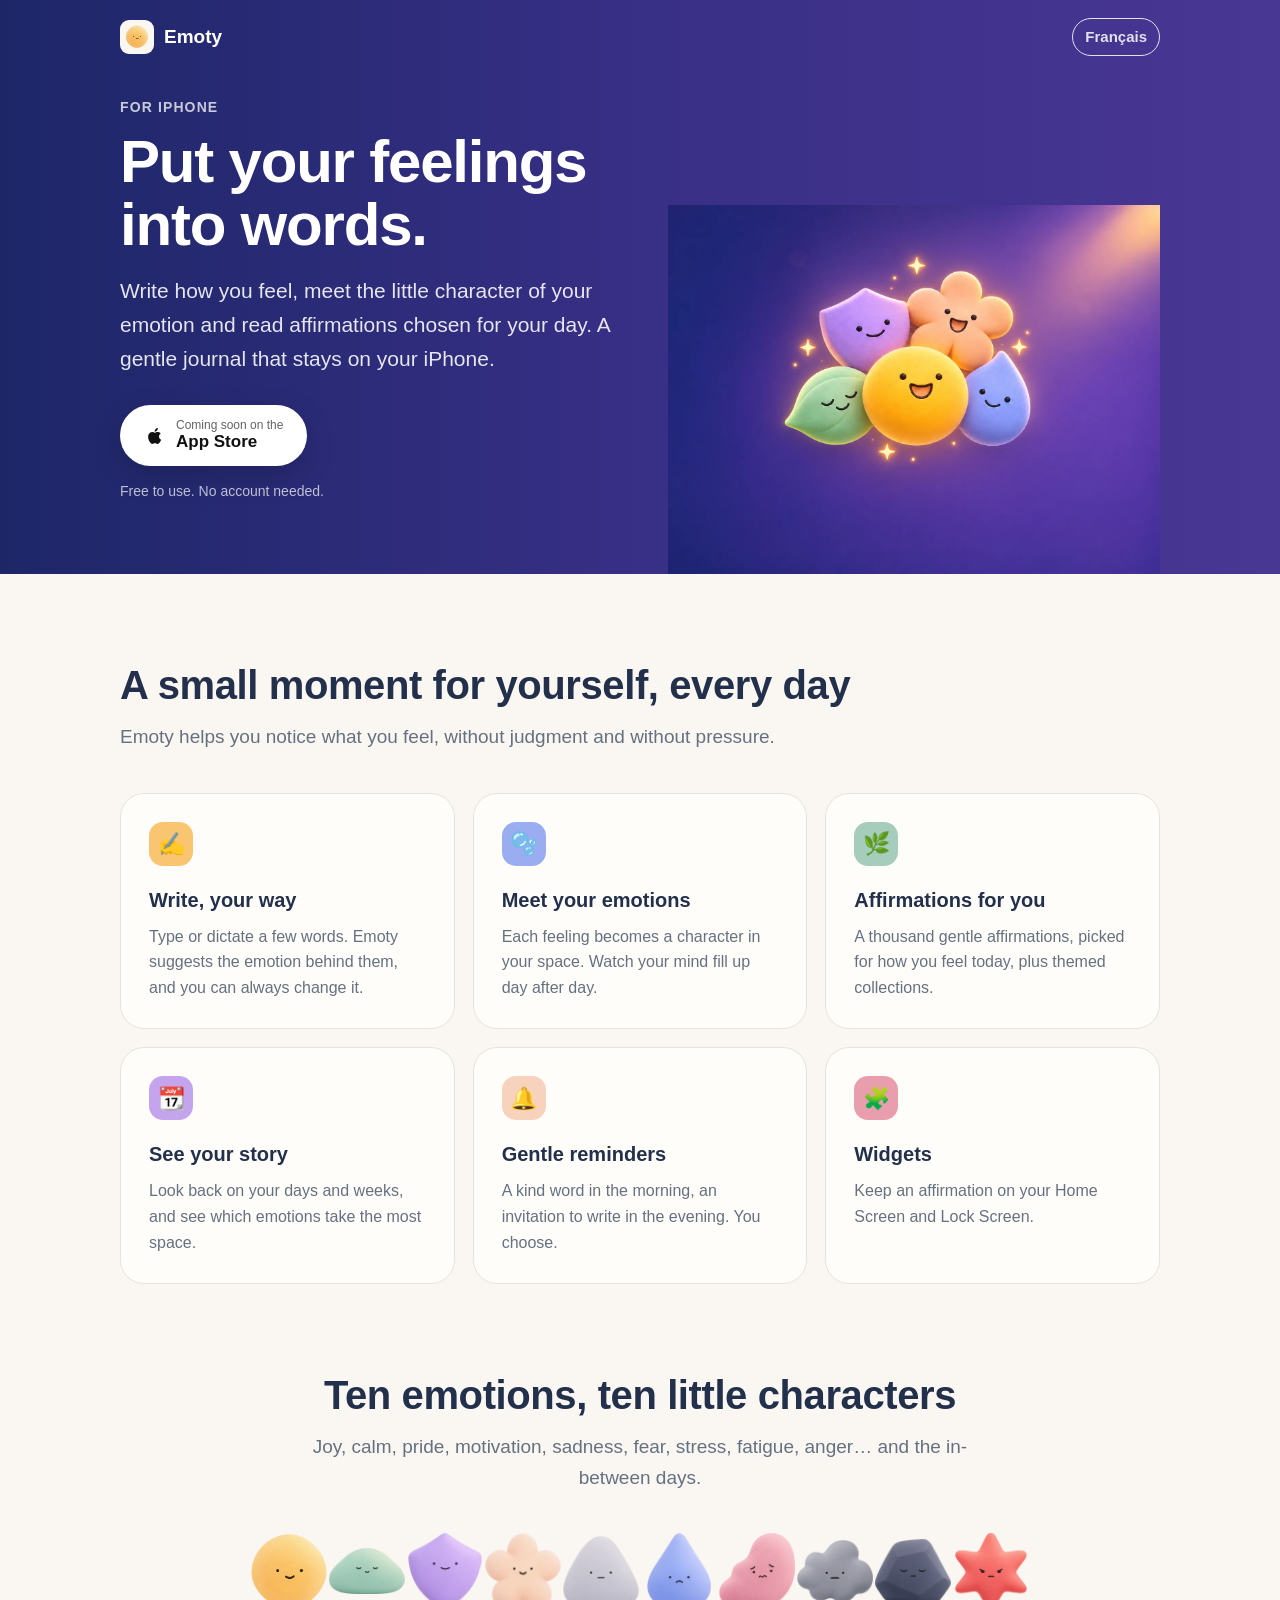
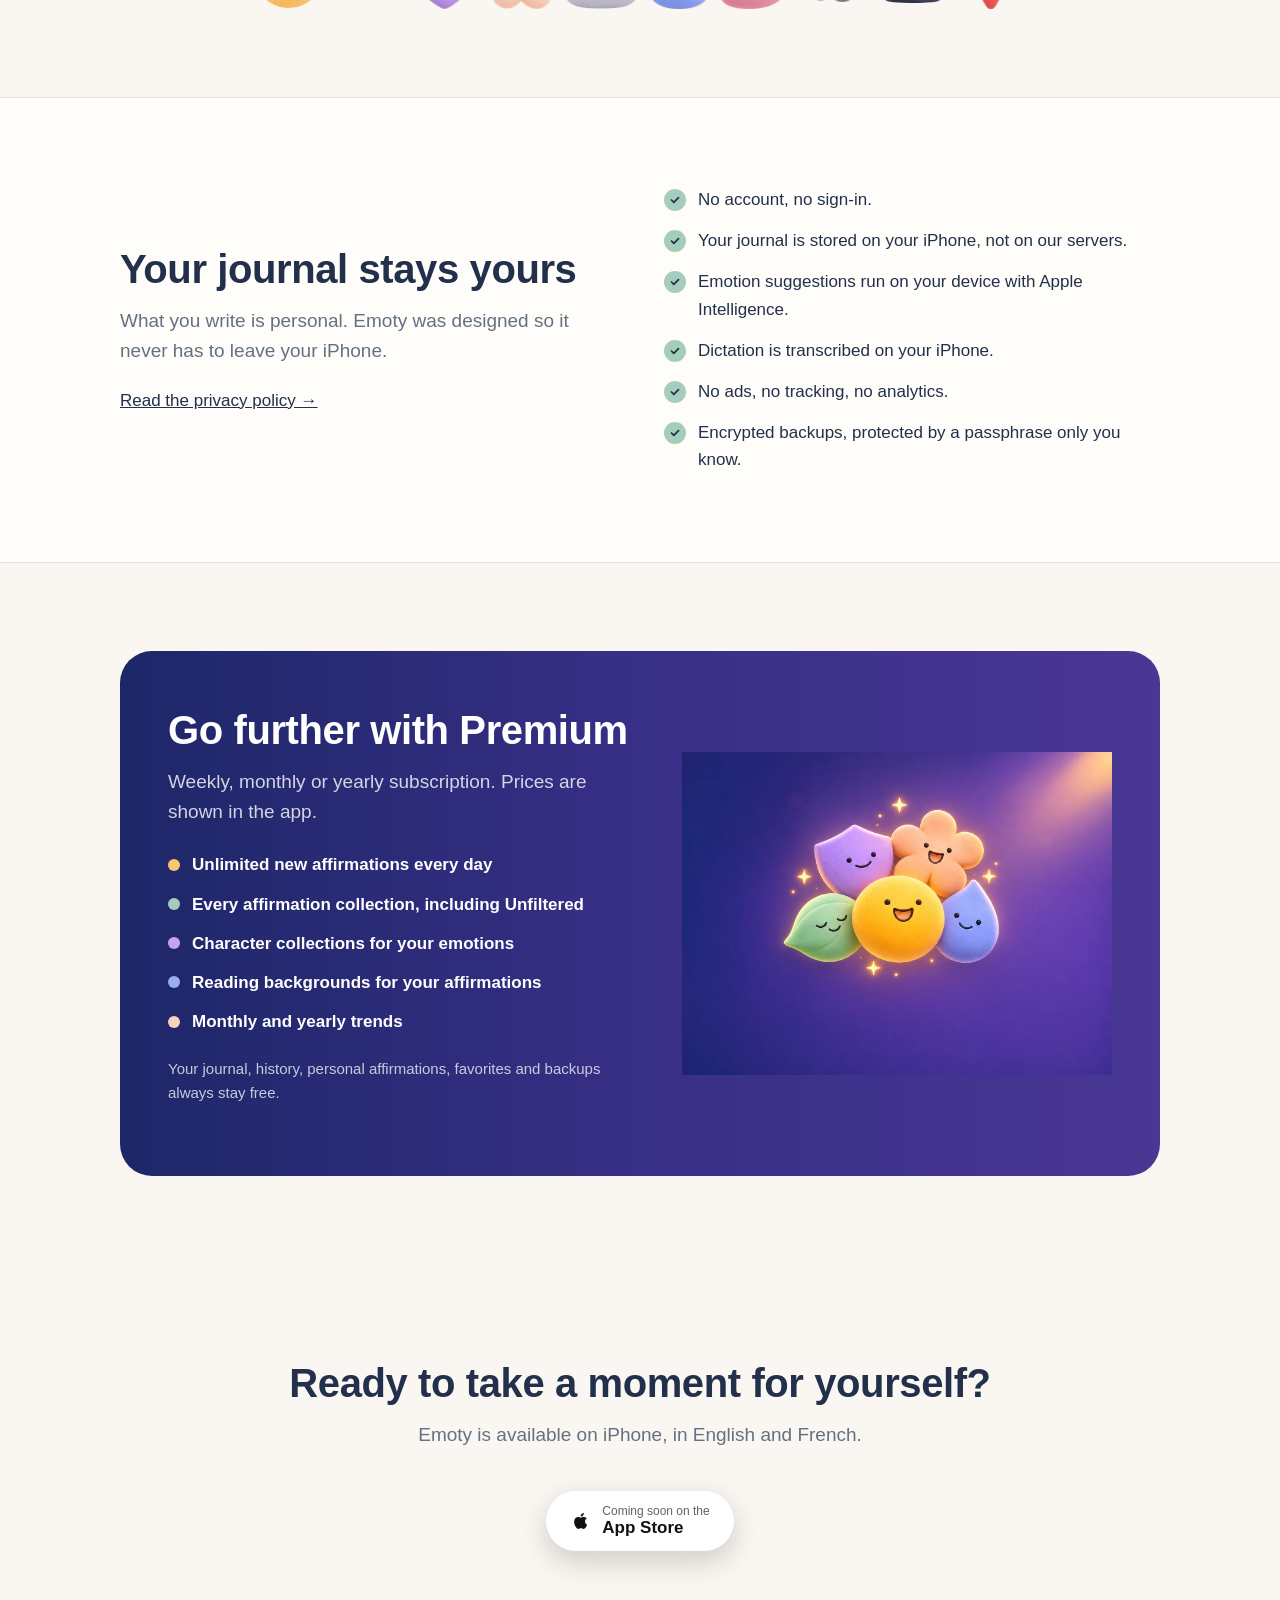
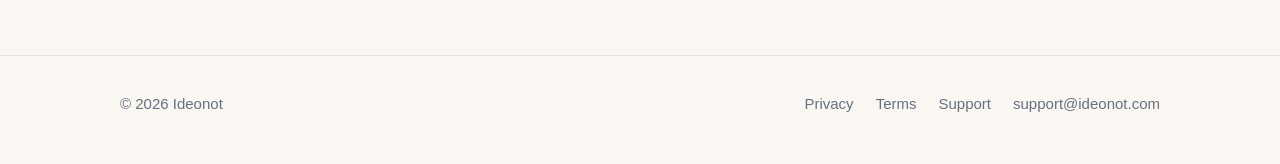
==== index.html @ 71046111 "Site vitrine d'Emoty et pages légales (anglais et français) Co-Authored-By: Claude Opus 5.5 <noreply" ====
<!doctype html>
<html lang="en">
<head>
<meta charset="utf-8">
<meta name="viewport" content="width=device-width, initial-scale=1, viewport-fit=cover">
<title>Emoty — Feelings &amp; Affirmations</title>
<meta name="description" content="Write how you feel, meet the character of your emotion and read affirmations made for your day. A private journal that stays on your iPhone.">
<link rel="canonical" href="https://emoty.ideonot.com/">
<link rel="alternate" hreflang="en" href="https://emoty.ideonot.com/">
<link rel="alternate" hreflang="fr" href="https://emoty.ideonot.com/fr/">
<link rel="alternate" hreflang="x-default" href="https://emoty.ideonot.com/">
<meta name="theme-color" content="#1D2768">
<meta property="og:type" content="website">
<meta property="og:title" content="Emoty — Feelings &amp; Affirmations">
<meta property="og:description" content="Write how you feel, meet the character of your emotion and read affirmations made for your day. A private journal that stays on your iPhone.">
<meta property="og:url" content="https://emoty.ideonot.com/">
<meta property="og:image" content="https://emoty.ideonot.com/assets/hero.webp">
<link rel="icon" href="/assets/favicon.png">
<link rel="apple-touch-icon" href="/assets/apple-touch-icon.png">
<link rel="stylesheet" href="/assets/style.css">
</head>
<body>
<div class="hero">
<header class="top">
  <a class="brand" href="/"><img src="/assets/icon.png" alt="" width="34" height="34">Emoty</a>
  <a class="lang" href="/fr/" hreflang="fr" lang="fr">Français</a>
</header>
  <div class="wrap hero-grid">
    <div class="hero-text">
      <p class="eyebrow">For iPhone</p>
      <h1>Put your feelings into words.</h1>
      <p class="lead">Write how you feel, meet the little character of your emotion and read affirmations chosen for your day. A gentle journal that stays on your iPhone.</p>
      <span class="store soon" aria-disabled="true"><svg viewBox="0 0 24 24" aria-hidden="true" fill="currentColor"><path d="M16.37 12.6c-.02-2.2 1.8-3.26 1.88-3.31-1.03-1.5-2.62-1.7-3.18-1.73-1.35-.14-2.64.8-3.33.8-.69 0-1.74-.78-2.87-.76-1.47.02-2.83.86-3.59 2.18-1.53 2.66-.39 6.6 1.1 8.76.73 1.06 1.6 2.24 2.73 2.2 1.1-.04 1.51-.71 2.84-.71 1.32 0 1.7.71 2.86.69 1.18-.02 1.93-1.07 2.65-2.13.84-1.22 1.18-2.41 1.2-2.47-.03-.01-2.3-.88-2.33-3.5zM14.2 6.13c.6-.73 1.01-1.75.9-2.76-.87.04-1.92.58-2.54 1.31-.56.64-1.05 1.68-.92 2.67.97.07 1.96-.49 2.56-1.22z"/></svg><span><small>Coming soon on the</small>App Store</span></span>
      <p class="note">Free to use. No account needed.</p>
    </div>
    <div class="hero-img"><img src="/assets/hero.webp" alt="" width="1448" height="1086"></div>
  </div>
</div>
<main>
<section>
  <div class="wrap">
    <h2>A small moment for yourself, every day</h2>
    <p class="sub">Emoty helps you notice what you feel, without judgment and without pressure.</p>
    <div class="cards">
      <div class="card"><div class="dot" style="background:var(--joy)" aria-hidden="true">✍️</div><h3>Write, your way</h3><p>Type or dictate a few words. Emoty suggests the emotion behind them, and you can always change it.</p></div>
      <div class="card"><div class="dot" style="background:var(--sadness)" aria-hidden="true">🫧</div><h3>Meet your emotions</h3><p>Each feeling becomes a character in your space. Watch your mind fill up day after day.</p></div>
      <div class="card"><div class="dot" style="background:var(--calm)" aria-hidden="true">🌿</div><h3>Affirmations for you</h3><p>A thousand gentle affirmations, picked for how you feel today, plus themed collections.</p></div>
      <div class="card"><div class="dot" style="background:var(--pride)" aria-hidden="true">📆</div><h3>See your story</h3><p>Look back on your days and weeks, and see which emotions take the most space.</p></div>
      <div class="card"><div class="dot" style="background:var(--motivation)" aria-hidden="true">🔔</div><h3>Gentle reminders</h3><p>A kind word in the morning, an invitation to write in the evening. You choose.</p></div>
      <div class="card"><div class="dot" style="background:var(--fear)" aria-hidden="true">🧩</div><h3>Widgets</h3><p>Keep an affirmation on your Home Screen and Lock Screen.</p></div>
    </div>
  </div>
</section>
<section class="center" style="padding-top:0">
  <div class="wrap">
    <h2>Ten emotions, ten little characters</h2>
    <p class="sub">Joy, calm, pride, motivation, sadness, fear, stress, fatigue, anger… and the in-between days.</p>
    <div class="crowd">
      <img src="/assets/characters/joy.webp" alt="" width="76" height="76" loading="lazy">
      <img src="/assets/characters/calm.webp" alt="" width="76" height="76" loading="lazy">
      <img src="/assets/characters/pride.webp" alt="" width="76" height="76" loading="lazy">
      <img src="/assets/characters/motivation.webp" alt="" width="76" height="76" loading="lazy">
      <img src="/assets/characters/neutral.webp" alt="" width="76" height="76" loading="lazy">
      <img src="/assets/characters/sadness.webp" alt="" width="76" height="76" loading="lazy">
      <img src="/assets/characters/fear.webp" alt="" width="76" height="76" loading="lazy">
      <img src="/assets/characters/stress.webp" alt="" width="76" height="76" loading="lazy">
      <img src="/assets/characters/fatigue.webp" alt="" width="76" height="76" loading="lazy">
      <img src="/assets/characters/anger.webp" alt="" width="76" height="76" loading="lazy">
    </div>
  </div>
</section>
<section class="privacy">
  <div class="wrap split">
    <div>
      <h2>Your journal stays yours</h2>
      <p class="sub" style="margin-bottom:20px">What you write is personal. Emoty was designed so it never has to leave your iPhone.</p>
      <a href="/privacy">Read the privacy policy →</a>
    </div>
    <ul class="checks">
      <li>No account, no sign-in.</li>
      <li>Your journal is stored on your iPhone, not on our servers.</li>
      <li>Emotion suggestions run on your device with Apple Intelligence.</li>
      <li>Dictation is transcribed on your iPhone.</li>
      <li>No ads, no tracking, no analytics.</li>
      <li>Encrypted backups, protected by a passphrase only you know.</li>
    </ul>
  </div>
</section>
<section>
  <div class="wrap">
    <div class="premium">
      <div>
        <h2>Go further with Premium</h2>
        <p class="sub">Weekly, monthly or yearly subscription. Prices are shown in the app.</p>
        <ul>
          <li><i style="background:var(--joy)"></i>Unlimited new affirmations every day</li>
          <li><i style="background:var(--calm)"></i>Every affirmation collection, including Unfiltered</li>
          <li><i style="background:var(--pride)"></i>Character collections for your emotions</li>
          <li><i style="background:var(--sadness)"></i>Reading backgrounds for your affirmations</li>
          <li><i style="background:var(--motivation)"></i>Monthly and yearly trends</li>
        </ul>
        <p class="free">Your journal, history, personal affirmations, favorites and backups always stay free.</p>
      </div>
      <img src="/assets/hero.webp" alt="" width="1448" height="1086" loading="lazy">
    </div>
  </div>
</section>
<section class="cta center">
  <div class="wrap">
    <h2>Ready to take a moment for yourself?</h2>
    <p class="sub">Emoty is available on iPhone, in English and French.</p>
    <span class="store soon" aria-disabled="true"><svg viewBox="0 0 24 24" aria-hidden="true" fill="currentColor"><path d="M16.37 12.6c-.02-2.2 1.8-3.26 1.88-3.31-1.03-1.5-2.62-1.7-3.18-1.73-1.35-.14-2.64.8-3.33.8-.69 0-1.74-.78-2.87-.76-1.47.02-2.83.86-3.59 2.18-1.53 2.66-.39 6.6 1.1 8.76.73 1.06 1.6 2.24 2.73 2.2 1.1-.04 1.51-.71 2.84-.71 1.32 0 1.7.71 2.86.69 1.18-.02 1.93-1.07 2.65-2.13.84-1.22 1.18-2.41 1.2-2.47-.03-.01-2.3-.88-2.33-3.5zM14.2 6.13c.6-.73 1.01-1.75.9-2.76-.87.04-1.92.58-2.54 1.31-.56.64-1.05 1.68-.92 2.67.97.07 1.96-.49 2.56-1.22z"/></svg><span><small>Coming soon on the</small>App Store</span></span>
  </div>
</section>
</main>
<footer>
  <div class="wrap foot">
    <span>© 2026 Ideonot</span>
    <nav>
      <a href="/privacy">Privacy</a>
      <a href="/terms">Terms</a>
      <a href="/support">Support</a>
      <a href="mailto:support@ideonot.com">support@ideonot.com</a>
    </nav>
  </div>
</footer>
</body>
</html>
---- assets/style.css ----
:root {
  --ink: #23304B;
  --muted: #657180;
  --bg: #FAF7F2;
  --surface: #FFFDF9;
  --line: #E8E2DC;
  --g1: #1D2768;
  --g2: #382F86;
  --g3: #493794;
  --joy: #FAC570;
  --sadness: #9AADF1;
  --fear: #E99EAD;
  --anger: #F56C68;
  --calm: #A6CDBB;
  --pride: #C5A4EE;
  --motivation: #F7D2BC;
  --radius: 24px;
  --max: 1080px;
}

* { box-sizing: border-box; }
html { -webkit-text-size-adjust: 100%; scroll-behavior: smooth; }
body {
  margin: 0;
  background: var(--bg);
  color: var(--ink);
  font: 17px/1.6 -apple-system, BlinkMacSystemFont, "SF Pro Text", "Segoe UI", Roboto, Helvetica, Arial, sans-serif;
}
img { max-width: 100%; height: auto; display: block; }
a { color: inherit; }
.wrap { width: 100%; max-width: var(--max); margin: 0 auto; padding: 0 20px; }

/* Header */
.top {
  position: absolute; inset: 0 0 auto 0; z-index: 2;
  display: flex; align-items: center; justify-content: space-between;
  padding: 18px 20px; max-width: var(--max); margin: 0 auto; color: #fff;
}
.top.light { position: static; color: var(--ink); }
.brand { display: flex; align-items: center; gap: 10px; font-weight: 700; font-size: 19px; text-decoration: none; }
.brand img { width: 34px; height: 34px; border-radius: 9px; }
.lang { font-size: 15px; font-weight: 600; text-decoration: none; opacity: .85; padding: 6px 12px; border-radius: 999px; border: 1px solid currentColor; }
.lang:hover { opacity: 1; }

/* Hero */
.hero {
  position: relative; overflow: hidden; color: #fff;
  background: linear-gradient(to right, var(--g1), var(--g2), var(--g3));
  padding: 96px 0 0;
}
.hero-grid { display: grid; grid-template-columns: 1.05fr 1fr; gap: 32px; align-items: end; }
.hero-text { padding-bottom: 72px; }
.eyebrow { font-size: 14px; letter-spacing: .08em; text-transform: uppercase; opacity: .75; font-weight: 600; margin: 0 0 12px; }
h1 { font-size: clamp(38px, 6vw, 60px); line-height: 1.05; margin: 0 0 18px; letter-spacing: -.02em; }
.lead { font-size: clamp(18px, 2.2vw, 21px); opacity: .88; margin: 0 0 30px; max-width: 32em; }
.hero-img { align-self: end; }
.hero-img img { width: 100%; max-width: 560px; margin-left: auto; }

.store {
  display: inline-flex; align-items: center; gap: 10px;
  background: #fff; color: #111; text-decoration: none;
  padding: 14px 24px; border-radius: 999px; font-weight: 700; font-size: 17px;
  box-shadow: 0 10px 30px rgba(0,0,0,.18);
}
.store svg { width: 22px; height: 22px; }
.store.soon { cursor: default; }
.store small { display: block; font-size: 12px; font-weight: 500; opacity: .65; line-height: 1.1; }
.store span { line-height: 1.15; text-align: left; }
.note { font-size: 14px; opacity: .7; margin: 14px 0 0; }

/* Sections */
section { padding: 88px 0; }
h2 { font-size: clamp(28px, 4vw, 40px); line-height: 1.15; margin: 0 0 14px; letter-spacing: -.01em; }
.sub { color: var(--muted); font-size: 19px; margin: 0 0 40px; max-width: 36em; }
.center { text-align: center; }
.center .sub { margin-left: auto; margin-right: auto; }

.cards { display: grid; grid-template-columns: repeat(3, 1fr); gap: 18px; }
.card { background: var(--surface); border: 1px solid var(--line); border-radius: var(--radius); padding: 28px; }
.card .dot { width: 44px; height: 44px; border-radius: 14px; margin-bottom: 18px; display: grid; place-items: center; font-size: 22px; }
.card h3 { margin: 0 0 8px; font-size: 20px; }
.card p { margin: 0; color: var(--muted); font-size: 16px; }

.crowd { display: flex; flex-wrap: wrap; justify-content: center; gap: 6px 2px; margin: 8px auto 0; max-width: 820px; }
.crowd img { width: 76px; height: 76px; object-fit: contain; animation: float 5s ease-in-out infinite; }
.crowd img:nth-child(2n) { animation-delay: -1.6s; }
.crowd img:nth-child(3n) { animation-delay: -3.1s; }
@keyframes float { 50% { transform: translateY(-7px); } }
@media (prefers-reduced-motion: reduce) { .crowd img { animation: none; } html { scroll-behavior: auto; } }

.privacy { background: var(--surface); border-top: 1px solid var(--line); border-bottom: 1px solid var(--line); }
.split { display: grid; grid-template-columns: 1fr 1fr; gap: 48px; align-items: center; }
.checks { list-style: none; padding: 0; margin: 0; display: grid; gap: 14px; }
.checks li { display: flex; gap: 12px; align-items: flex-start; }
.checks li::before { content: ""; flex: 0 0 22px; height: 22px; margin-top: 3px; border-radius: 50%; background: var(--calm) url("data:image/svg+xml,%3Csvg xmlns='http://www.w3.org/2000/svg' viewBox='0 0 24 24' fill='none' stroke='%2323304B' stroke-width='3' stroke-linecap='round' stroke-linejoin='round'%3E%3Cpath d='M6 12l4 4 8-8'/%3E%3C/svg%3E") center/14px no-repeat; }

.premium {
  color: #fff; border-radius: 32px; padding: 56px 48px;
  background: linear-gradient(to right, var(--g1), var(--g2), var(--g3));
  display: grid; grid-template-columns: 1.1fr 1fr; gap: 40px; align-items: center;
}
.premium .sub { color: rgba(255,255,255,.8); margin-bottom: 24px; }
.premium ul { list-style: none; padding: 0; margin: 0; display: grid; gap: 12px; }
.premium li { display: flex; gap: 12px; align-items: center; font-weight: 600; }
.premium li i { flex: 0 0 12px; height: 12px; border-radius: 50%; }
.free { margin-top: 22px; font-size: 15px; color: rgba(255,255,255,.75); }

.cta { padding: 96px 0 104px; }

/* Footer */
footer { border-top: 1px solid var(--line); padding: 36px 0 48px; color: var(--muted); font-size: 15px; }
.foot { display: flex; flex-wrap: wrap; gap: 16px 28px; justify-content: space-between; align-items: center; }
.foot nav { display: flex; flex-wrap: wrap; gap: 8px 22px; }
.foot a { text-decoration: none; }
.foot a:hover { color: var(--ink); text-decoration: underline; }

/* Legal pages */
.doc { max-width: 760px; padding-top: 24px; padding-bottom: 88px; }
.doc h1 { font-size: clamp(32px, 5vw, 44px); margin-top: 24px; }
.doc .updated { color: var(--muted); margin: 0 0 32px; }
.doc h2 { font-size: 23px; margin: 40px 0 10px; }
.doc h3 { font-size: 18px; margin: 26px 0 6px; }
.doc p, .doc li { color: #3a465e; }
.doc ul { padding-left: 22px; }
.doc li { margin: 6px 0; }
.doc .box { background: var(--surface); border: 1px solid var(--line); border-radius: 18px; padding: 20px 24px; margin: 24px 0; }
.doc .box p { margin: 0; }
.mail { display: inline-block; margin-top: 8px; font-weight: 700; font-size: 19px; color: var(--g2); }
details { background: var(--surface); border: 1px solid var(--line); border-radius: 16px; padding: 16px 20px; margin: 12px 0; }
summary { cursor: pointer; font-weight: 650; }
details p { margin: 10px 0 0; }

@media (max-width: 860px) {
  .hero { padding-top: 84px; }
  .hero-grid, .split, .premium { grid-template-columns: 1fr; }
  .hero-text { padding-bottom: 8px; text-align: center; }
  .lead { margin-left: auto; margin-right: auto; }
  .hero-img img { margin: 0 auto; }
  .cards { grid-template-columns: 1fr; }
  section { padding: 64px 0; }
  .premium { padding: 40px 24px; border-radius: 26px; }
  .crowd img { width: 58px; height: 58px; }
  .foot { flex-direction: column; align-items: flex-start; }
}
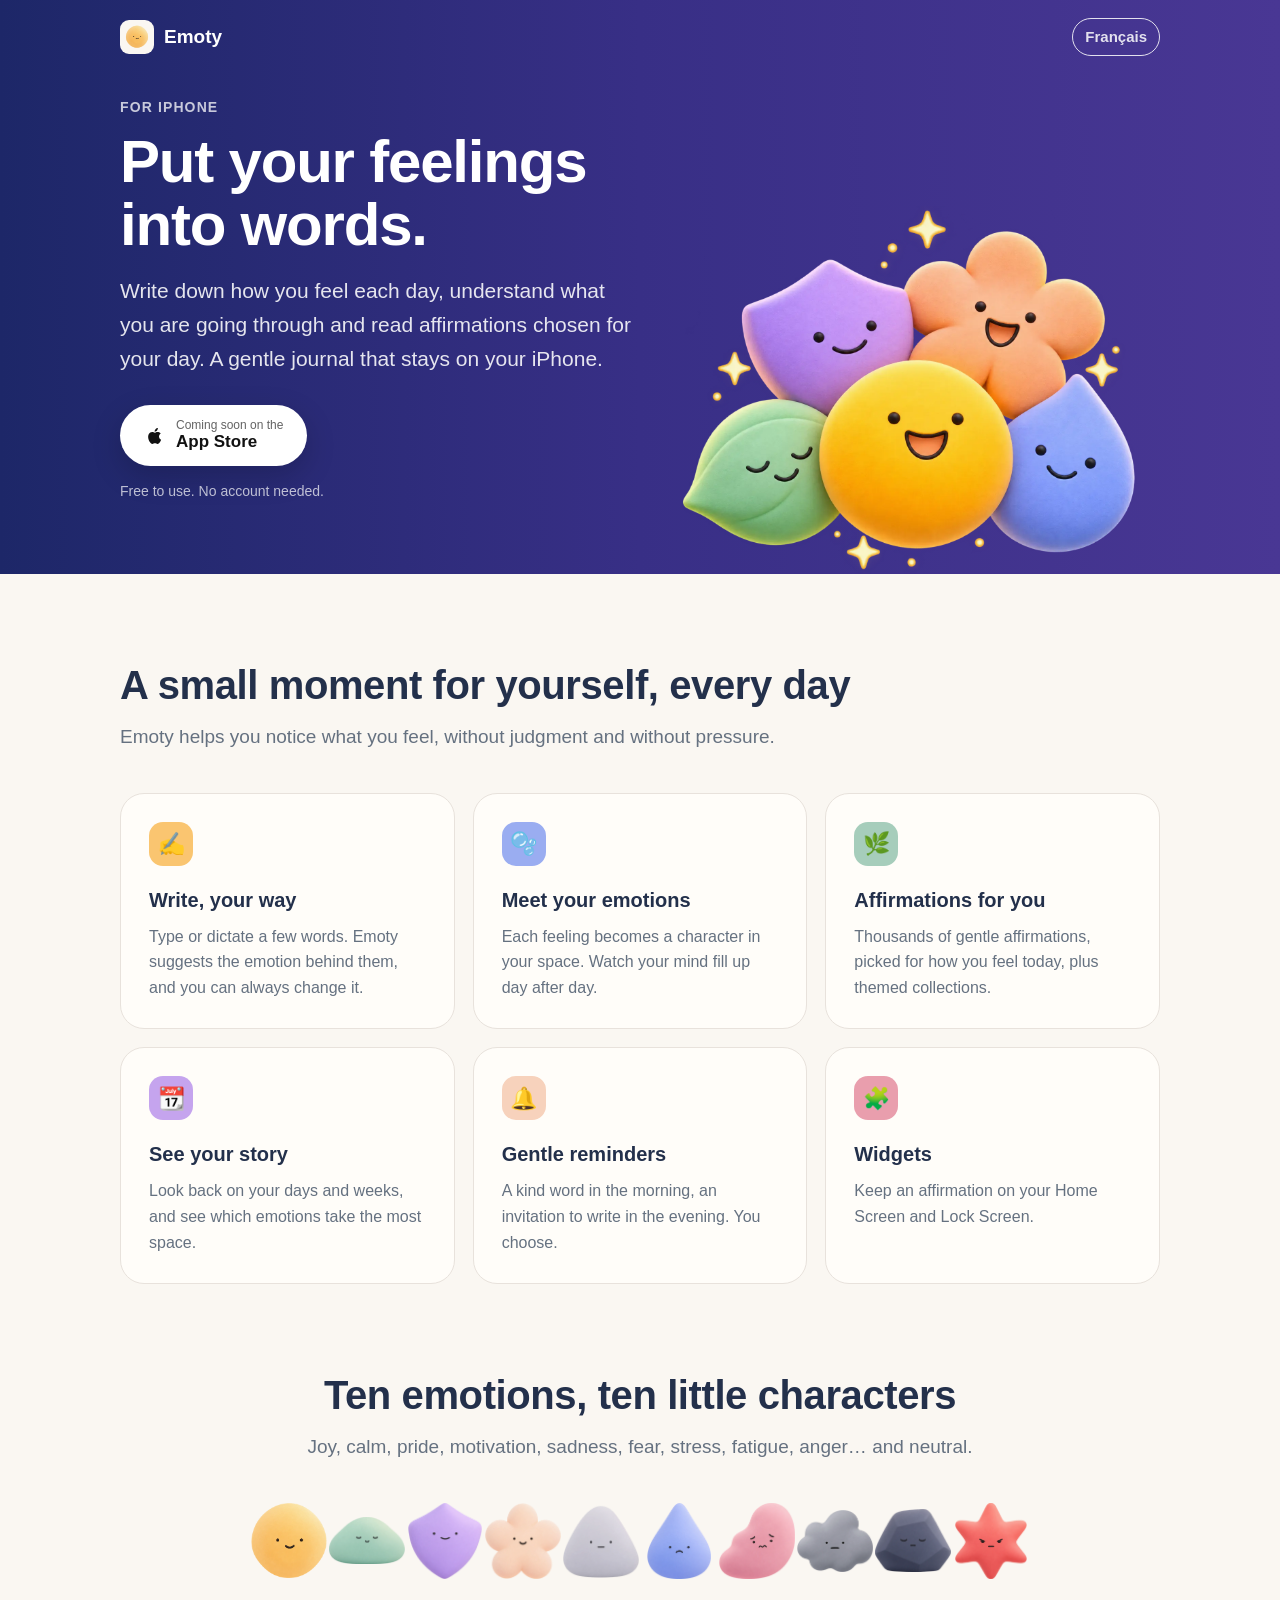
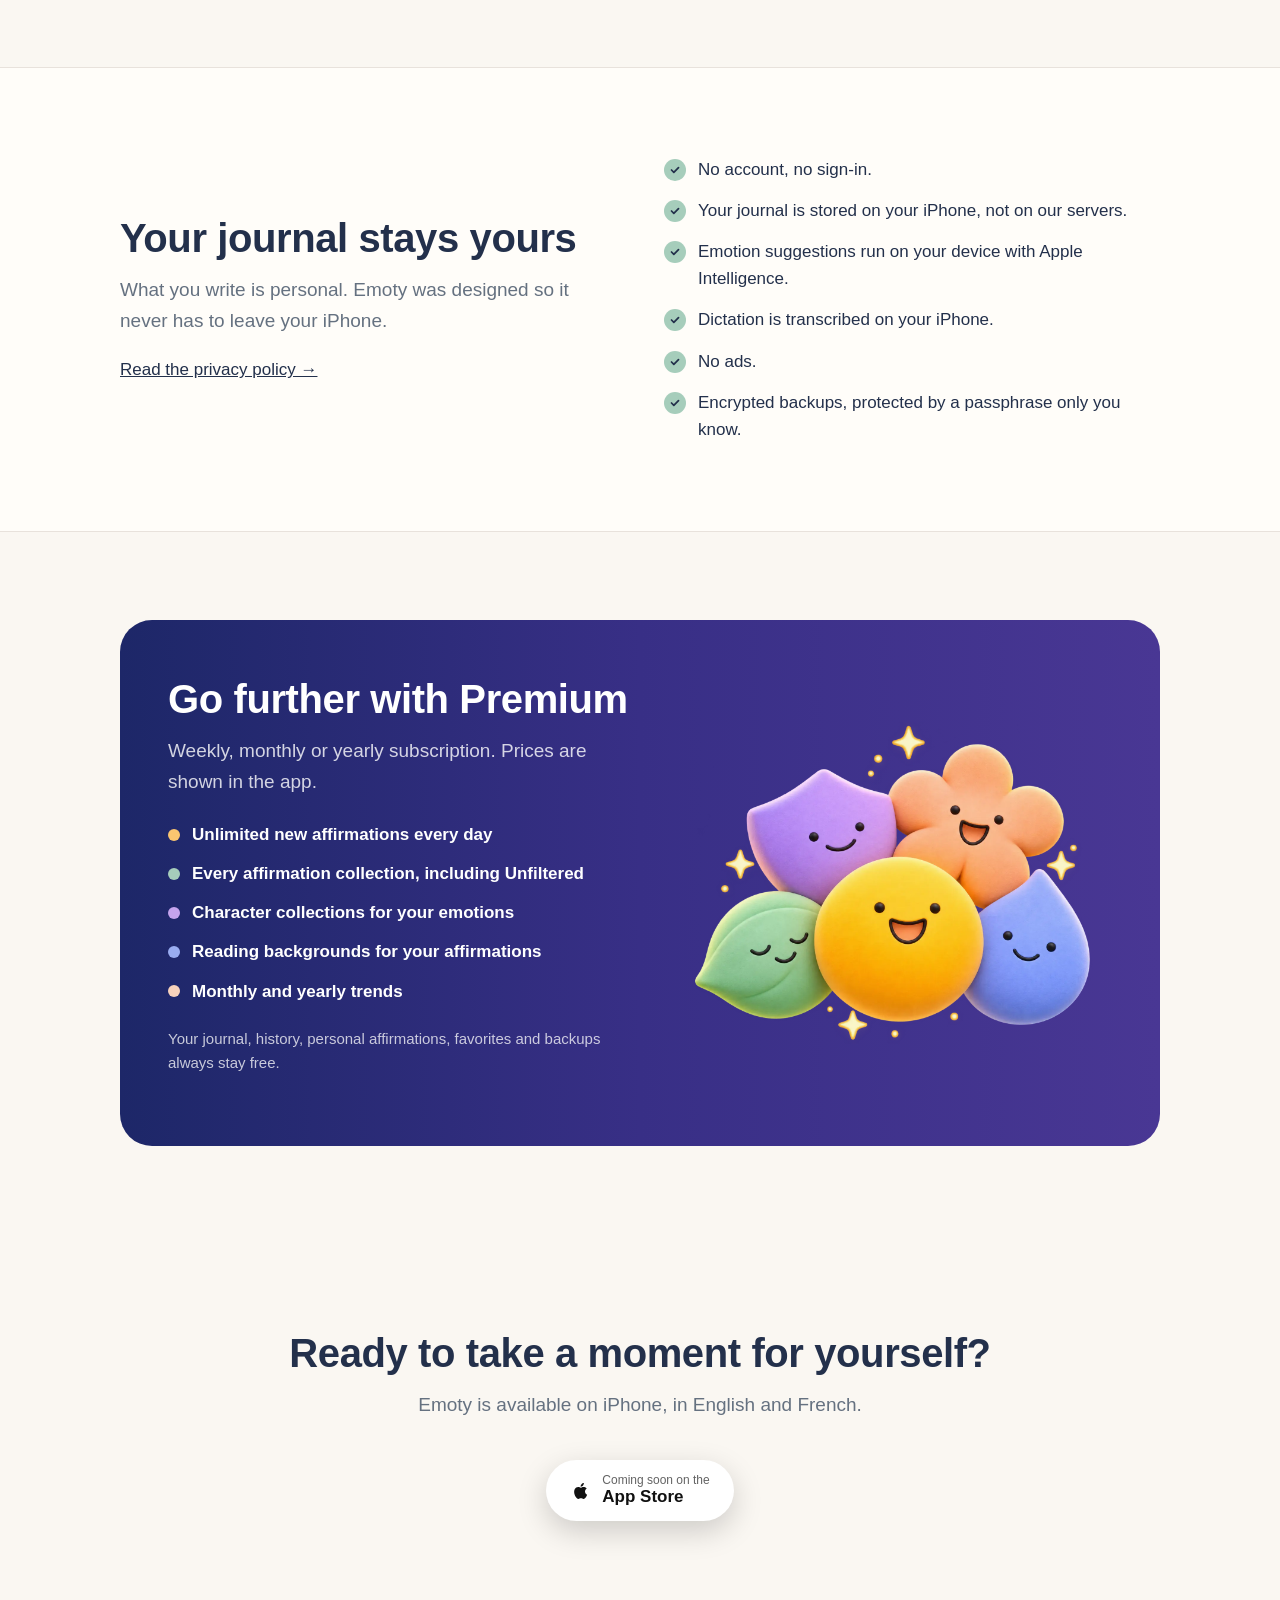
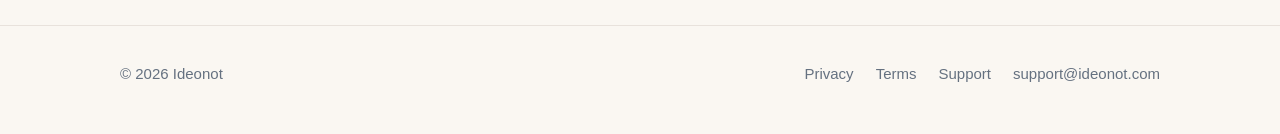
==== commit 2641859c: "Textes revus, illustration sans fond, langue du visiteur par défaut Co-Authored-By: Claude Opus 5.5 " ====
--- a/index.html
+++ b/index.html
@@ -4,7 +4,7 @@
 <meta charset="utf-8">
 <meta name="viewport" content="width=device-width, initial-scale=1, viewport-fit=cover">
 <title>Emoty — Feelings &amp; Affirmations</title>
-<meta name="description" content="Write how you feel, meet the character of your emotion and read affirmations made for your day. A private journal that stays on your iPhone.">
+<meta name="description" content="Write how you feel each day, understand your emotions and read affirmations made for your day. A private journal that stays on your iPhone.">
 <link rel="canonical" href="https://emoty.ideonot.com/">
 <link rel="alternate" hreflang="en" href="https://emoty.ideonot.com/">
 <link rel="alternate" hreflang="fr" href="https://emoty.ideonot.com/fr/">
@@ -12,24 +12,25 @@
 <meta name="theme-color" content="#1D2768">
 <meta property="og:type" content="website">
 <meta property="og:title" content="Emoty — Feelings &amp; Affirmations">
-<meta property="og:description" content="Write how you feel, meet the character of your emotion and read affirmations made for your day. A private journal that stays on your iPhone.">
+<meta property="og:description" content="Write how you feel each day, understand your emotions and read affirmations made for your day. A private journal that stays on your iPhone.">
 <meta property="og:url" content="https://emoty.ideonot.com/">
 <meta property="og:image" content="https://emoty.ideonot.com/assets/hero.webp">
 <link rel="icon" href="/assets/favicon.png">
 <link rel="apple-touch-icon" href="/assets/apple-touch-icon.png">
 <link rel="stylesheet" href="/assets/style.css">
+<script>try{var l=localStorage.getItem('lang');if(l!=='en'&&(l==='fr'||/^fr\b/i.test(navigator.language||''))){location.replace('/fr/'+location.search+location.hash)}}catch(e){}</script>
 </head>
 <body>
 <div class="hero">
 <header class="top">
   <a class="brand" href="/"><img src="/assets/icon.png" alt="" width="34" height="34">Emoty</a>
-  <a class="lang" href="/fr/" hreflang="fr" lang="fr">Français</a>
+  <a class="lang" href="/fr/" hreflang="fr" lang="fr" onclick="try{localStorage.setItem('lang','fr')}catch(e){}">Français</a>
 </header>
   <div class="wrap hero-grid">
     <div class="hero-text">
       <p class="eyebrow">For iPhone</p>
       <h1>Put your feelings into words.</h1>
-      <p class="lead">Write how you feel, meet the little character of your emotion and read affirmations chosen for your day. A gentle journal that stays on your iPhone.</p>
+      <p class="lead">Write down how you feel each day, understand what you are going through and read affirmations chosen for your day. A gentle journal that stays on your iPhone.</p>
       <span class="store soon" aria-disabled="true"><svg viewBox="0 0 24 24" aria-hidden="true" fill="currentColor"><path d="M16.37 12.6c-.02-2.2 1.8-3.26 1.88-3.31-1.03-1.5-2.62-1.7-3.18-1.73-1.35-.14-2.64.8-3.33.8-.69 0-1.74-.78-2.87-.76-1.47.02-2.83.86-3.59 2.18-1.53 2.66-.39 6.6 1.1 8.76.73 1.06 1.6 2.24 2.73 2.2 1.1-.04 1.51-.71 2.84-.71 1.32 0 1.7.71 2.86.69 1.18-.02 1.93-1.07 2.65-2.13.84-1.22 1.18-2.41 1.2-2.47-.03-.01-2.3-.88-2.33-3.5zM14.2 6.13c.6-.73 1.01-1.75.9-2.76-.87.04-1.92.58-2.54 1.31-.56.64-1.05 1.68-.92 2.67.97.07 1.96-.49 2.56-1.22z"/></svg><span><small>Coming soon on the</small>App Store</span></span>
       <p class="note">Free to use. No account needed.</p>
     </div>
@@ -44,7 +45,7 @@
     <div class="cards">
       <div class="card"><div class="dot" style="background:var(--joy)" aria-hidden="true">✍️</div><h3>Write, your way</h3><p>Type or dictate a few words. Emoty suggests the emotion behind them, and you can always change it.</p></div>
       <div class="card"><div class="dot" style="background:var(--sadness)" aria-hidden="true">🫧</div><h3>Meet your emotions</h3><p>Each feeling becomes a character in your space. Watch your mind fill up day after day.</p></div>
-      <div class="card"><div class="dot" style="background:var(--calm)" aria-hidden="true">🌿</div><h3>Affirmations for you</h3><p>A thousand gentle affirmations, picked for how you feel today, plus themed collections.</p></div>
+      <div class="card"><div class="dot" style="background:var(--calm)" aria-hidden="true">🌿</div><h3>Affirmations for you</h3><p>Thousands of gentle affirmations, picked for how you feel today, plus themed collections.</p></div>
       <div class="card"><div class="dot" style="background:var(--pride)" aria-hidden="true">📆</div><h3>See your story</h3><p>Look back on your days and weeks, and see which emotions take the most space.</p></div>
       <div class="card"><div class="dot" style="background:var(--motivation)" aria-hidden="true">🔔</div><h3>Gentle reminders</h3><p>A kind word in the morning, an invitation to write in the evening. You choose.</p></div>
       <div class="card"><div class="dot" style="background:var(--fear)" aria-hidden="true">🧩</div><h3>Widgets</h3><p>Keep an affirmation on your Home Screen and Lock Screen.</p></div>
@@ -54,7 +55,7 @@
 <section class="center" style="padding-top:0">
   <div class="wrap">
     <h2>Ten emotions, ten little characters</h2>
-    <p class="sub">Joy, calm, pride, motivation, sadness, fear, stress, fatigue, anger… and the in-between days.</p>
+    <p class="sub">Joy, calm, pride, motivation, sadness, fear, stress, fatigue, anger… and neutral.</p>
     <div class="crowd">
       <img src="/assets/characters/joy.webp" alt="" width="76" height="76" loading="lazy">
       <img src="/assets/characters/calm.webp" alt="" width="76" height="76" loading="lazy">
@@ -81,7 +82,7 @@
       <li>Your journal is stored on your iPhone, not on our servers.</li>
       <li>Emotion suggestions run on your device with Apple Intelligence.</li>
       <li>Dictation is transcribed on your iPhone.</li>
-      <li>No ads, no tracking, no analytics.</li>
+      <li>No ads.</li>
       <li>Encrypted backups, protected by a passphrase only you know.</li>
     </ul>
   </div>
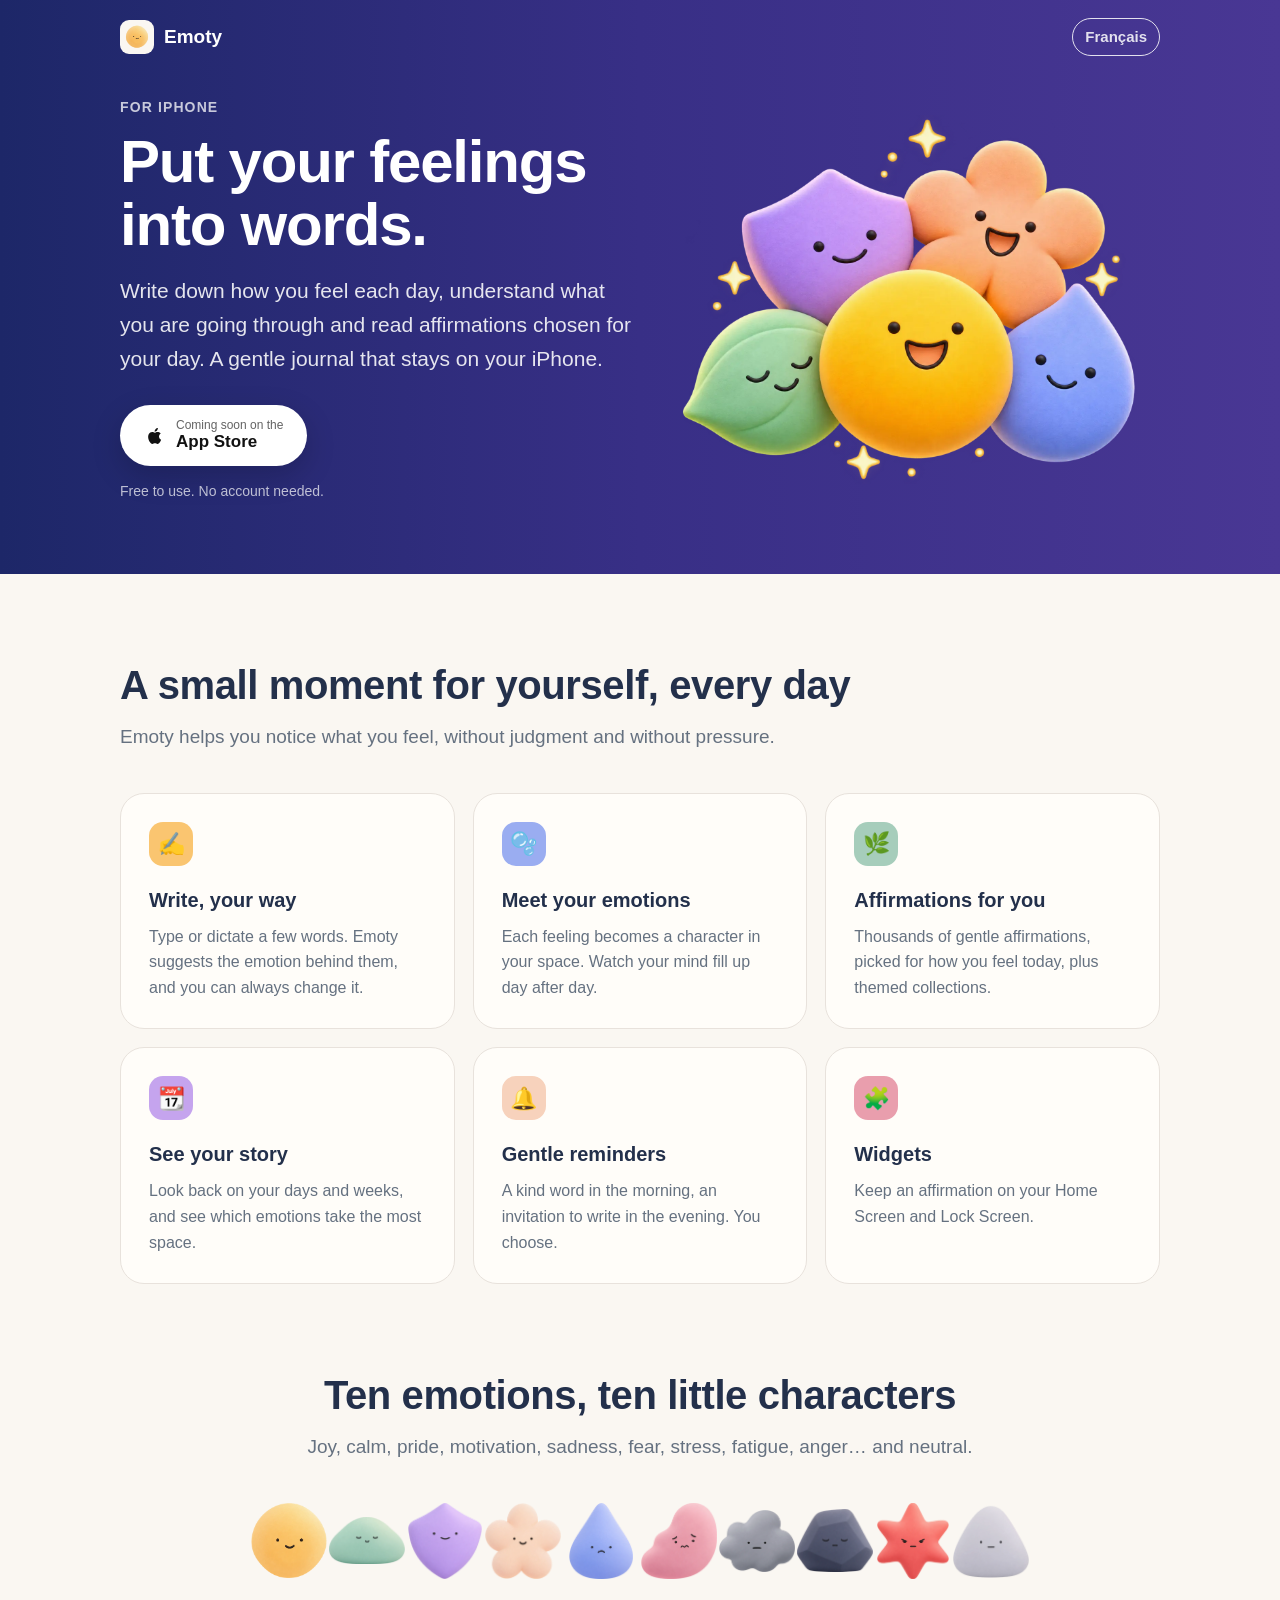
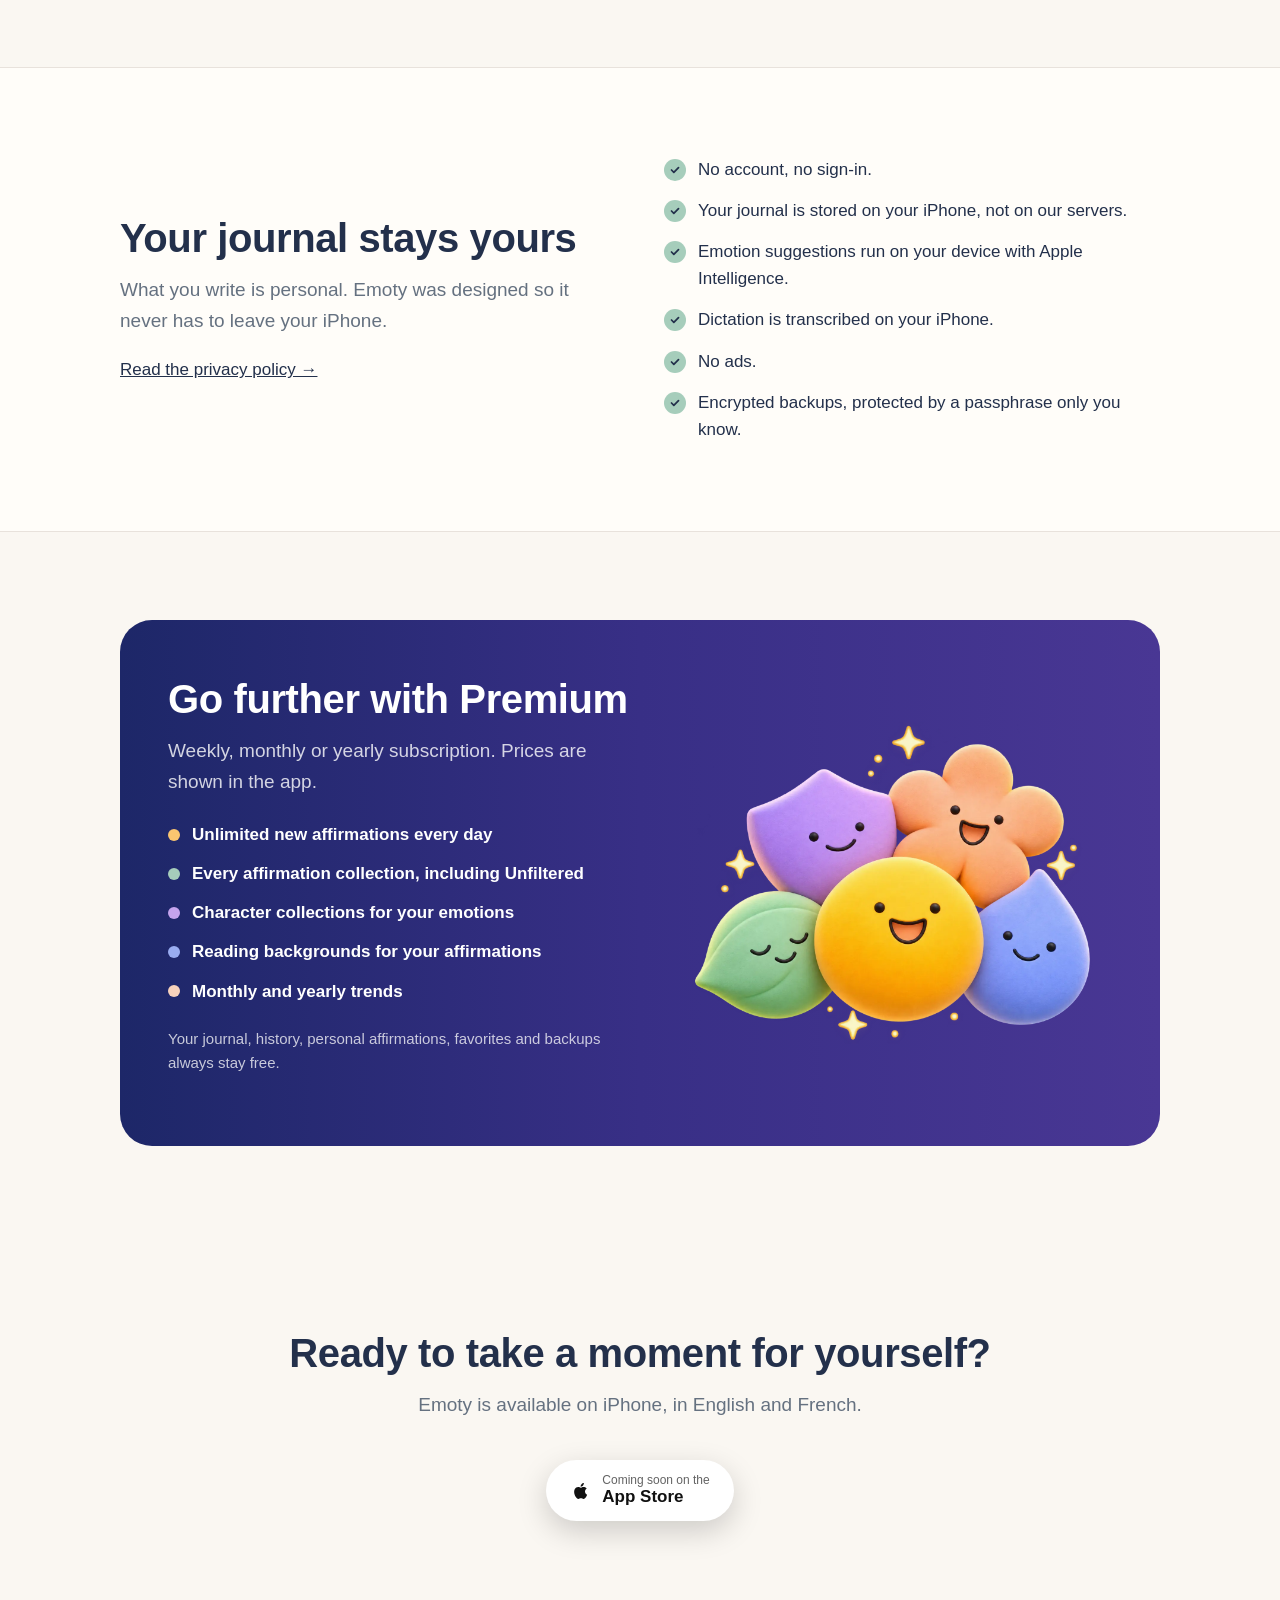
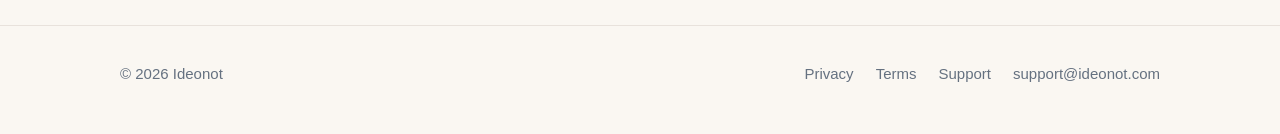
==== commit 3eb76307: "Site : personnage neutre placé en dernier, comme dans le texte Co-Authored-By: Claude Opus 5.5 <nore" ====
--- a/index.html
+++ b/index.html
@@ -14,7 +14,7 @@
 <meta property="og:title" content="Emoty — Feelings &amp; Affirmations">
 <meta property="og:description" content="Write how you feel each day, understand your emotions and read affirmations made for your day. A private journal that stays on your iPhone.">
 <meta property="og:url" content="https://emoty.ideonot.com/">
-<meta property="og:image" content="https://emoty.ideonot.com/assets/hero.webp">
+<meta property="og:image" content="https://emoty.ideonot.com/assets/characters-hero.webp">
 <link rel="icon" href="/assets/favicon.png">
 <link rel="apple-touch-icon" href="/assets/apple-touch-icon.png">
 <link rel="stylesheet" href="/assets/style.css">
@@ -34,7 +34,7 @@
       <span class="store soon" aria-disabled="true"><svg viewBox="0 0 24 24" aria-hidden="true" fill="currentColor"><path d="M16.37 12.6c-.02-2.2 1.8-3.26 1.88-3.31-1.03-1.5-2.62-1.7-3.18-1.73-1.35-.14-2.64.8-3.33.8-.69 0-1.74-.78-2.87-.76-1.47.02-2.83.86-3.59 2.18-1.53 2.66-.39 6.6 1.1 8.76.73 1.06 1.6 2.24 2.73 2.2 1.1-.04 1.51-.71 2.84-.71 1.32 0 1.7.71 2.86.69 1.18-.02 1.93-1.07 2.65-2.13.84-1.22 1.18-2.41 1.2-2.47-.03-.01-2.3-.88-2.33-3.5zM14.2 6.13c.6-.73 1.01-1.75.9-2.76-.87.04-1.92.58-2.54 1.31-.56.64-1.05 1.68-.92 2.67.97.07 1.96-.49 2.56-1.22z"/></svg><span><small>Coming soon on the</small>App Store</span></span>
       <p class="note">Free to use. No account needed.</p>
     </div>
-    <div class="hero-img"><img src="/assets/hero.webp" alt="" width="1448" height="1086"></div>
+    <div class="hero-img"><img src="/assets/characters-hero.webp" alt="" width="1448" height="1086"></div>
   </div>
 </div>
 <main>
@@ -61,12 +61,12 @@
       <img src="/assets/characters/calm.webp" alt="" width="76" height="76" loading="lazy">
       <img src="/assets/characters/pride.webp" alt="" width="76" height="76" loading="lazy">
       <img src="/assets/characters/motivation.webp" alt="" width="76" height="76" loading="lazy">
-      <img src="/assets/characters/neutral.webp" alt="" width="76" height="76" loading="lazy">
       <img src="/assets/characters/sadness.webp" alt="" width="76" height="76" loading="lazy">
       <img src="/assets/characters/fear.webp" alt="" width="76" height="76" loading="lazy">
       <img src="/assets/characters/stress.webp" alt="" width="76" height="76" loading="lazy">
       <img src="/assets/characters/fatigue.webp" alt="" width="76" height="76" loading="lazy">
       <img src="/assets/characters/anger.webp" alt="" width="76" height="76" loading="lazy">
+      <img src="/assets/characters/neutral.webp" alt="" width="76" height="76" loading="lazy">
     </div>
   </div>
 </section>
@@ -102,7 +102,7 @@
         </ul>
         <p class="free">Your journal, history, personal affirmations, favorites and backups always stay free.</p>
       </div>
-      <img src="/assets/hero.webp" alt="" width="1448" height="1086" loading="lazy">
+      <img src="/assets/characters-hero.webp" alt="" width="1448" height="1086" loading="lazy">
     </div>
   </div>
 </section>
--- a/assets/style.css
+++ b/assets/style.css
@@ -48,13 +48,13 @@
   background: linear-gradient(to right, var(--g1), var(--g2), var(--g3));
   padding: 96px 0 0;
 }
-.hero-grid { display: grid; grid-template-columns: 1.05fr 1fr; gap: 32px; align-items: end; }
-.hero-text { padding-bottom: 72px; }
+.hero-grid { display: grid; grid-template-columns: 1.05fr 1fr; gap: 32px; align-items: center; padding-bottom: 72px; }
+.hero-text { padding-bottom: 0; }
 .eyebrow { font-size: 14px; letter-spacing: .08em; text-transform: uppercase; opacity: .75; font-weight: 600; margin: 0 0 12px; }
 h1 { font-size: clamp(38px, 6vw, 60px); line-height: 1.05; margin: 0 0 18px; letter-spacing: -.02em; }
 .lead { font-size: clamp(18px, 2.2vw, 21px); opacity: .88; margin: 0 0 30px; max-width: 32em; }
-.hero-img { align-self: end; }
-.hero-img img { width: 100%; max-width: 560px; margin-left: auto; }
+.hero-img { align-self: center; }
+.hero-img img { width: 100%; max-width: 500px; margin-left: auto; }
 
 .store {
   display: inline-flex; align-items: center; gap: 10px;
@@ -133,7 +133,8 @@
 @media (max-width: 860px) {
   .hero { padding-top: 84px; }
   .hero-grid, .split, .premium { grid-template-columns: 1fr; }
-  .hero-text { padding-bottom: 8px; text-align: center; }
+  .hero-grid { padding-bottom: 48px; }
+  .hero-text { text-align: center; }
   .lead { margin-left: auto; margin-right: auto; }
   .hero-img img { margin: 0 auto; }
   .cards { grid-template-columns: 1fr; }
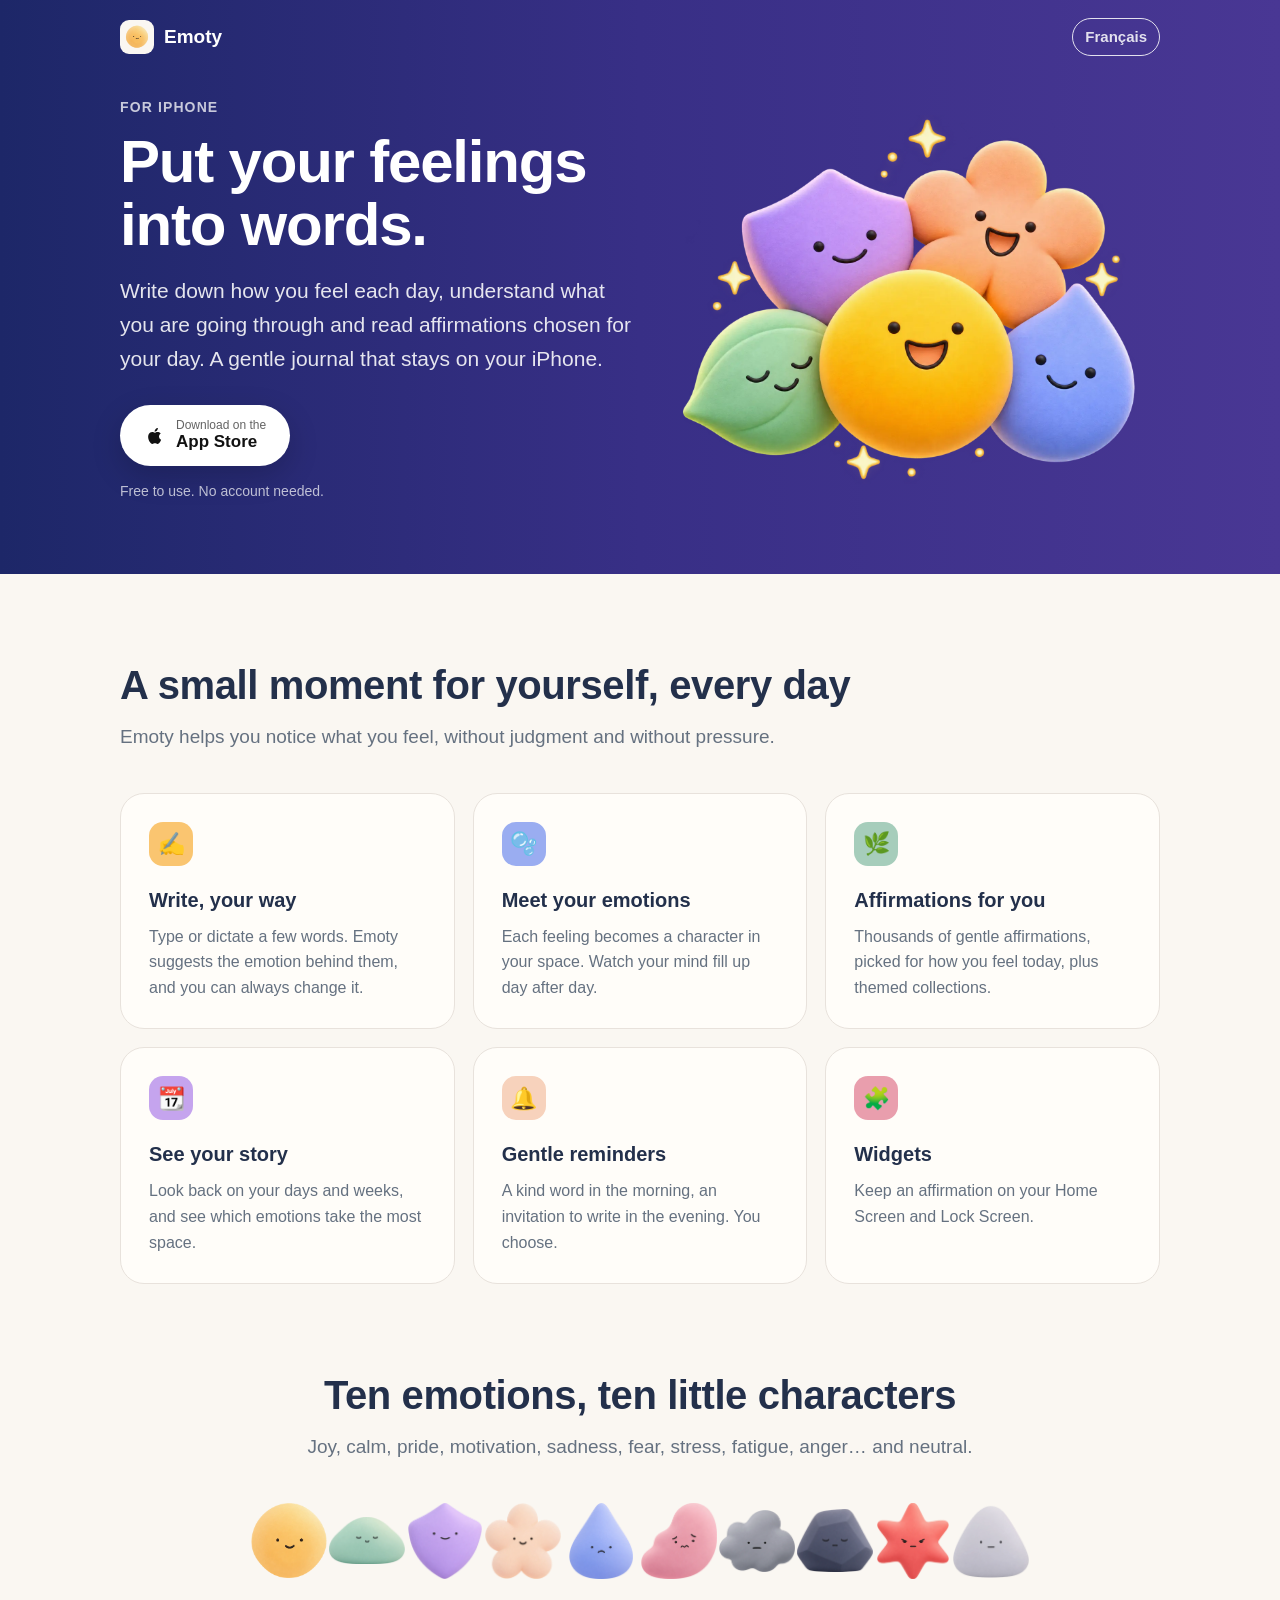
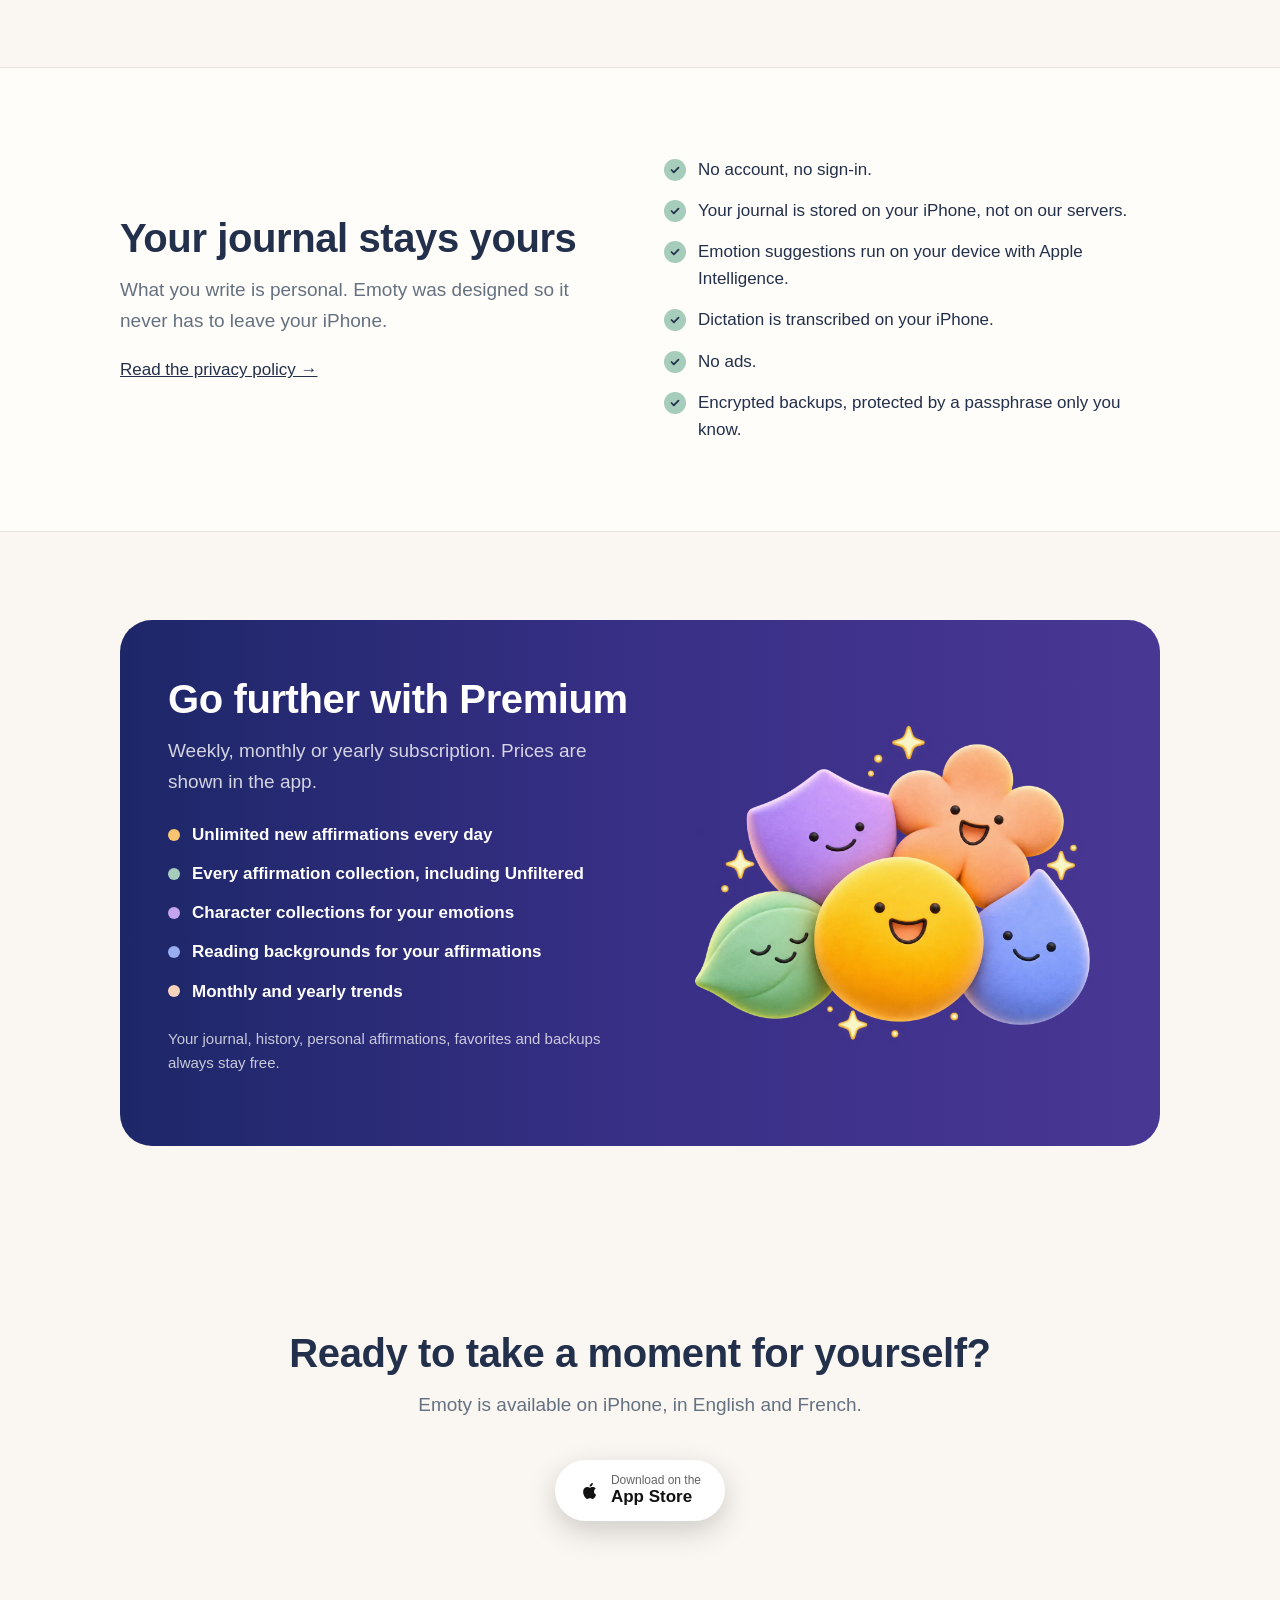
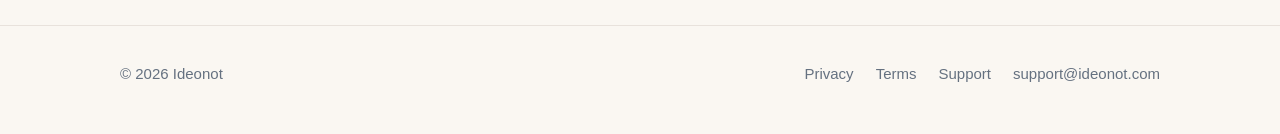
==== commit 7e78d723: "Site : lien App Store et bannière Smart App Banner (app en ligne) Co-Authored-By: Claude Opus 5.5 <n" ====
--- a/index.html
+++ b/index.html
@@ -10,6 +10,7 @@
 <link rel="alternate" hreflang="fr" href="https://emoty.ideonot.com/fr/">
 <link rel="alternate" hreflang="x-default" href="https://emoty.ideonot.com/">
 <meta name="theme-color" content="#1D2768">
+<meta name="apple-itunes-app" content="app-id=6832748067">
 <meta property="og:type" content="website">
 <meta property="og:title" content="Emoty — Feelings &amp; Affirmations">
 <meta property="og:description" content="Write how you feel each day, understand your emotions and read affirmations made for your day. A private journal that stays on your iPhone.">
@@ -31,7 +32,7 @@
       <p class="eyebrow">For iPhone</p>
       <h1>Put your feelings into words.</h1>
       <p class="lead">Write down how you feel each day, understand what you are going through and read affirmations chosen for your day. A gentle journal that stays on your iPhone.</p>
-      <span class="store soon" aria-disabled="true"><svg viewBox="0 0 24 24" aria-hidden="true" fill="currentColor"><path d="M16.37 12.6c-.02-2.2 1.8-3.26 1.88-3.31-1.03-1.5-2.62-1.7-3.18-1.73-1.35-.14-2.64.8-3.33.8-.69 0-1.74-.78-2.87-.76-1.47.02-2.83.86-3.59 2.18-1.53 2.66-.39 6.6 1.1 8.76.73 1.06 1.6 2.24 2.73 2.2 1.1-.04 1.51-.71 2.84-.71 1.32 0 1.7.71 2.86.69 1.18-.02 1.93-1.07 2.65-2.13.84-1.22 1.18-2.41 1.2-2.47-.03-.01-2.3-.88-2.33-3.5zM14.2 6.13c.6-.73 1.01-1.75.9-2.76-.87.04-1.92.58-2.54 1.31-.56.64-1.05 1.68-.92 2.67.97.07 1.96-.49 2.56-1.22z"/></svg><span><small>Coming soon on the</small>App Store</span></span>
+      <a class="store" href="https://apps.apple.com/app/id6832748067"><svg viewBox="0 0 24 24" aria-hidden="true" fill="currentColor"><path d="M16.37 12.6c-.02-2.2 1.8-3.26 1.88-3.31-1.03-1.5-2.62-1.7-3.18-1.73-1.35-.14-2.64.8-3.33.8-.69 0-1.74-.78-2.87-.76-1.47.02-2.83.86-3.59 2.18-1.53 2.66-.39 6.6 1.1 8.76.73 1.06 1.6 2.24 2.73 2.2 1.1-.04 1.51-.71 2.84-.71 1.32 0 1.7.71 2.86.69 1.18-.02 1.93-1.07 2.65-2.13.84-1.22 1.18-2.41 1.2-2.47-.03-.01-2.3-.88-2.33-3.5zM14.2 6.13c.6-.73 1.01-1.75.9-2.76-.87.04-1.92.58-2.54 1.31-.56.64-1.05 1.68-.92 2.67.97.07 1.96-.49 2.56-1.22z"/></svg><span><small>Download on the</small>App Store</span></a>
       <p class="note">Free to use. No account needed.</p>
     </div>
     <div class="hero-img"><img src="/assets/characters-hero.webp" alt="" width="1448" height="1086"></div>
@@ -110,7 +111,7 @@
   <div class="wrap">
     <h2>Ready to take a moment for yourself?</h2>
     <p class="sub">Emoty is available on iPhone, in English and French.</p>
-    <span class="store soon" aria-disabled="true"><svg viewBox="0 0 24 24" aria-hidden="true" fill="currentColor"><path d="M16.37 12.6c-.02-2.2 1.8-3.26 1.88-3.31-1.03-1.5-2.62-1.7-3.18-1.73-1.35-.14-2.64.8-3.33.8-.69 0-1.74-.78-2.87-.76-1.47.02-2.83.86-3.59 2.18-1.53 2.66-.39 6.6 1.1 8.76.73 1.06 1.6 2.24 2.73 2.2 1.1-.04 1.51-.71 2.84-.71 1.32 0 1.7.71 2.86.69 1.18-.02 1.93-1.07 2.65-2.13.84-1.22 1.18-2.41 1.2-2.47-.03-.01-2.3-.88-2.33-3.5zM14.2 6.13c.6-.73 1.01-1.75.9-2.76-.87.04-1.92.58-2.54 1.31-.56.64-1.05 1.68-.92 2.67.97.07 1.96-.49 2.56-1.22z"/></svg><span><small>Coming soon on the</small>App Store</span></span>
+    <a class="store" href="https://apps.apple.com/app/id6832748067"><svg viewBox="0 0 24 24" aria-hidden="true" fill="currentColor"><path d="M16.37 12.6c-.02-2.2 1.8-3.26 1.88-3.31-1.03-1.5-2.62-1.7-3.18-1.73-1.35-.14-2.64.8-3.33.8-.69 0-1.74-.78-2.87-.76-1.47.02-2.83.86-3.59 2.18-1.53 2.66-.39 6.6 1.1 8.76.73 1.06 1.6 2.24 2.73 2.2 1.1-.04 1.51-.71 2.84-.71 1.32 0 1.7.71 2.86.69 1.18-.02 1.93-1.07 2.65-2.13.84-1.22 1.18-2.41 1.2-2.47-.03-.01-2.3-.88-2.33-3.5zM14.2 6.13c.6-.73 1.01-1.75.9-2.76-.87.04-1.92.58-2.54 1.31-.56.64-1.05 1.68-.92 2.67.97.07 1.96-.49 2.56-1.22z"/></svg><span><small>Download on the</small>App Store</span></a>
   </div>
 </section>
 </main>
